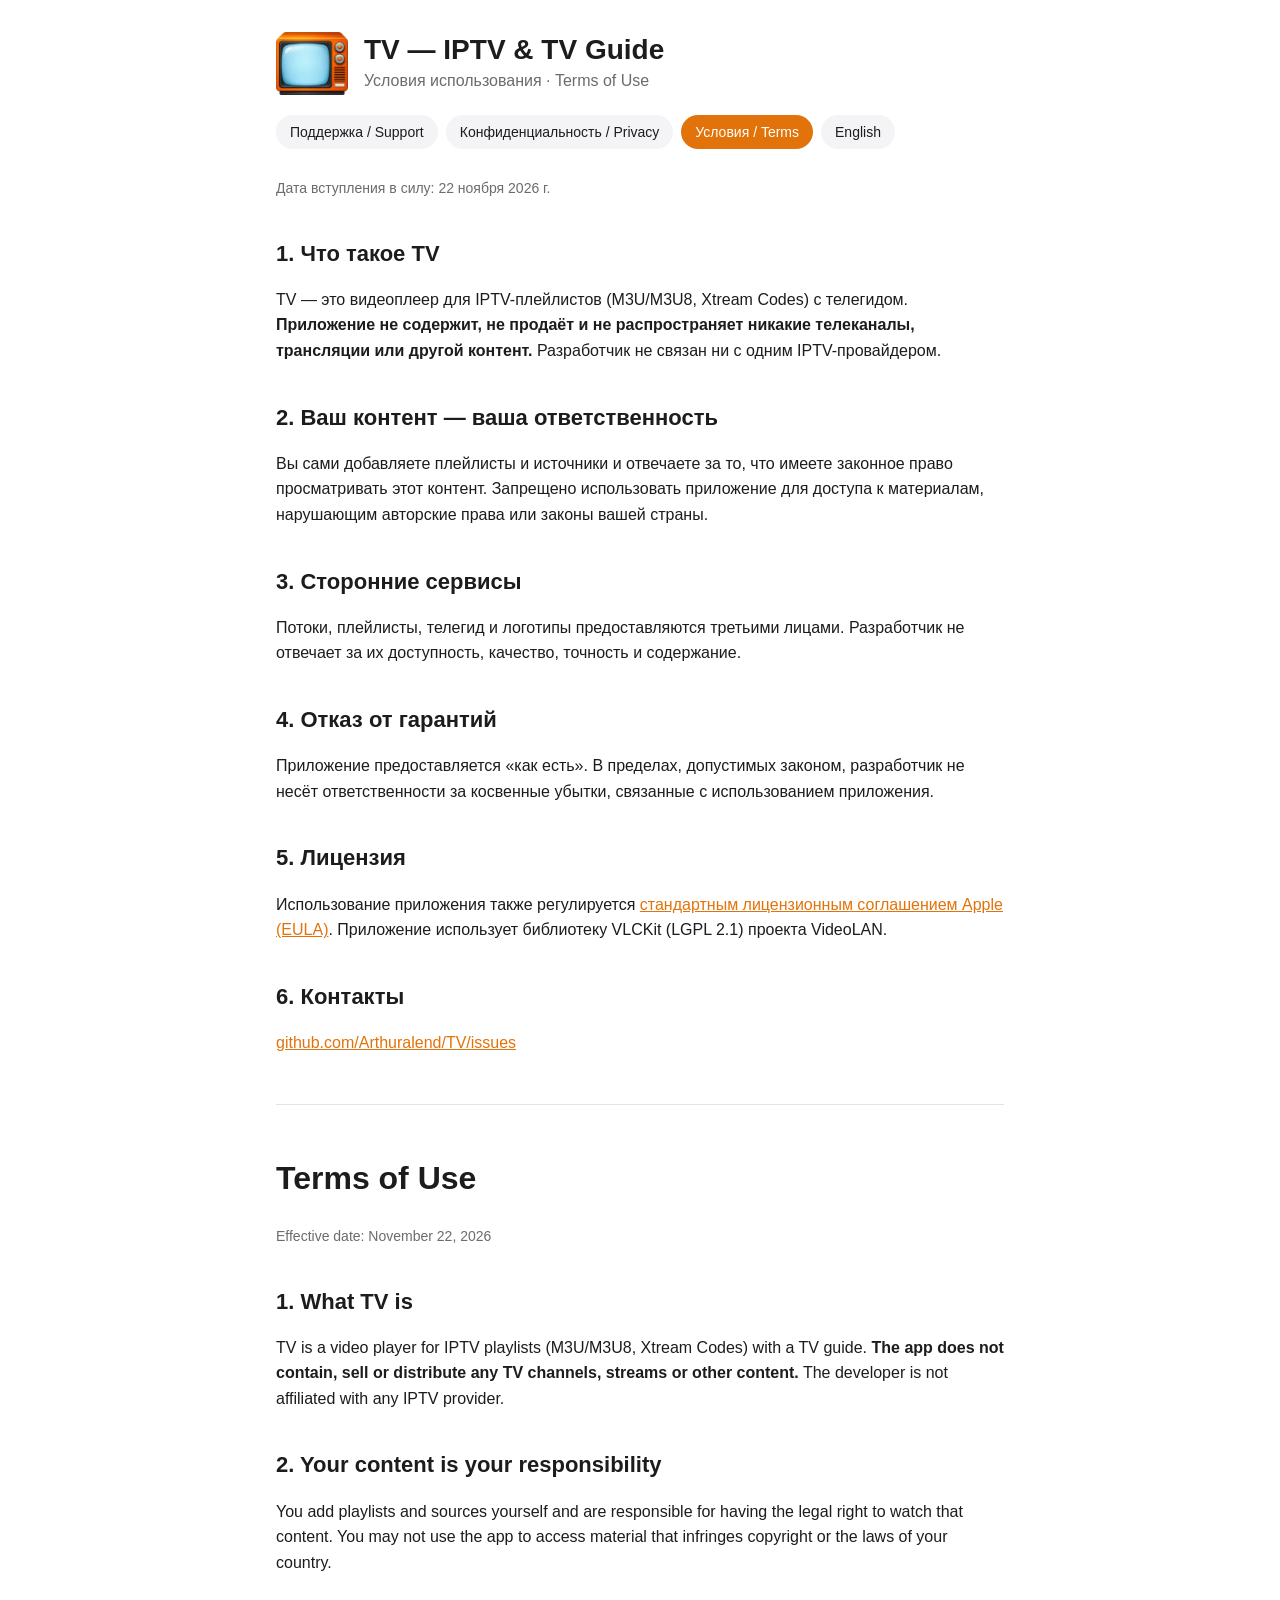
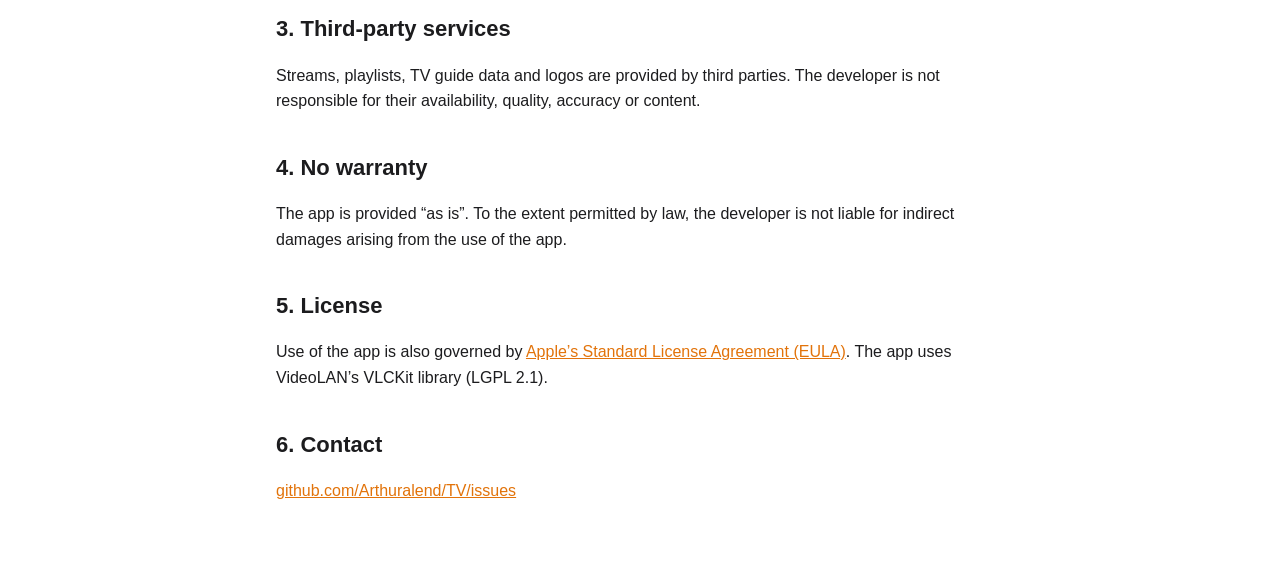
==== docs/terms.html @ 81a3fb42 "iOS app «TV» (App Store: TV - IPTV & TV Guide): M3U/Xtream playlists, XMLTV guide, archive, reminder" ====
<!doctype html>
<html lang="ru">
<head>
<meta charset="utf-8">
<meta name="viewport" content="width=device-width, initial-scale=1">
<title>TV — Условия использования / Terms of Use</title>
<link rel="stylesheet" href="style.css">
<link rel="icon" href="logo.png">
</head>
<body>
<main>
<header>
  <img src="logo.png" alt="">
  <div><h1>TV — IPTV &amp; TV Guide</h1><p>Условия использования · Terms of Use</p></div>
</header>
<nav>
  <a href="./">Поддержка / Support</a>
  <a href="privacy.html">Конфиденциальность / Privacy</a>
  <a class="active" href="terms.html">Условия / Terms</a>
  <a href="#english">English</a>
</nav>

<p class="muted">Дата вступления в силу: 22 ноября 2026 г.</p>

<h2>1. Что такое TV</h2>
<p>TV — это видеоплеер для IPTV-плейлистов (M3U/M3U8, Xtream Codes) с телегидом. <strong>Приложение не содержит, не продаёт и не распространяет никакие телеканалы, трансляции или другой контент.</strong> Разработчик не связан ни с одним IPTV-провайдером.</p>

<h2>2. Ваш контент — ваша ответственность</h2>
<p>Вы сами добавляете плейлисты и источники и отвечаете за то, что имеете законное право просматривать этот контент. Запрещено использовать приложение для доступа к материалам, нарушающим авторские права или законы вашей страны.</p>

<h2>3. Сторонние сервисы</h2>
<p>Потоки, плейлисты, телегид и логотипы предоставляются третьими лицами. Разработчик не отвечает за их доступность, качество, точность и содержание.</p>

<h2>4. Отказ от гарантий</h2>
<p>Приложение предоставляется «как есть». В пределах, допустимых законом, разработчик не несёт ответственности за косвенные убытки, связанные с использованием приложения.</p>

<h2>5. Лицензия</h2>
<p>Использование приложения также регулируется <a href="https://www.apple.com/legal/internet-services/itunes/dev/stdeula/">стандартным лицензионным соглашением Apple (EULA)</a>. Приложение использует библиотеку VLCKit (LGPL 2.1) проекта VideoLAN.</p>

<h2>6. Контакты</h2>
<p><a href="https://github.com/Arthuralend/TV/issues">github.com/Arthuralend/TV/issues</a></p>

<hr id="english">

<h1>Terms of Use</h1>
<p class="muted">Effective date: November 22, 2026</p>

<h2>1. What TV is</h2>
<p>TV is a video player for IPTV playlists (M3U/M3U8, Xtream Codes) with a TV guide. <strong>The app does not contain, sell or distribute any TV channels, streams or other content.</strong> The developer is not affiliated with any IPTV provider.</p>

<h2>2. Your content is your responsibility</h2>
<p>You add playlists and sources yourself and are responsible for having the legal right to watch that content. You may not use the app to access material that infringes copyright or the laws of your country.</p>

<h2>3. Third-party services</h2>
<p>Streams, playlists, TV guide data and logos are provided by third parties. The developer is not responsible for their availability, quality, accuracy or content.</p>

<h2>4. No warranty</h2>
<p>The app is provided “as is”. To the extent permitted by law, the developer is not liable for indirect damages arising from the use of the app.</p>

<h2>5. License</h2>
<p>Use of the app is also governed by <a href="https://www.apple.com/legal/internet-services/itunes/dev/stdeula/">Apple’s Standard License Agreement (EULA)</a>. The app uses VideoLAN’s VLCKit library (LGPL 2.1).</p>

<h2>6. Contact</h2>
<p><a href="https://github.com/Arthuralend/TV/issues">github.com/Arthuralend/TV/issues</a></p>
</main>
</body>
</html>
---- docs/style.css ----
:root{--bg:#ffffff;--fg:#1c1c1e;--muted:#6b6b70;--card:#f4f4f6;--line:#e4e4e8;--accent:#e2730a}
@media (prefers-color-scheme:dark){:root{--bg:#121315;--fg:#f2f2f4;--muted:#a0a0a6;--card:#1f2022;--line:#2e2f32;--accent:#f2800a}}
*{box-sizing:border-box}
body{margin:0;background:var(--bg);color:var(--fg);font:16px/1.6 -apple-system,BlinkMacSystemFont,"Segoe UI",Roboto,Helvetica,Arial,sans-serif}
main{max-width:760px;margin:0 auto;padding:32px 16px 64px}
header{display:flex;align-items:center;gap:16px;margin-bottom:8px}
header img{width:72px;height:auto}
header h1{margin:0;font-size:28px;line-height:1.2}
header p{margin:2px 0 0;color:var(--muted)}
nav{display:flex;flex-wrap:wrap;gap:8px;margin:20px 0 28px}
nav a{padding:6px 14px;border-radius:999px;background:var(--card);color:var(--fg);text-decoration:none;font-size:14px}
nav a.active{background:var(--accent);color:#fff}
h2{font-size:22px;margin:36px 0 8px}
h3{font-size:17px;margin:24px 0 4px}
p,li{color:var(--fg)}
.muted{color:var(--muted);font-size:14px}
.card{background:var(--card);border-radius:14px;padding:16px 18px;margin:16px 0}
a{color:var(--accent)}
hr{border:0;border-top:1px solid var(--line);margin:48px 0}
code{background:var(--card);padding:1px 6px;border-radius:6px;font-size:14px;word-break:break-all}
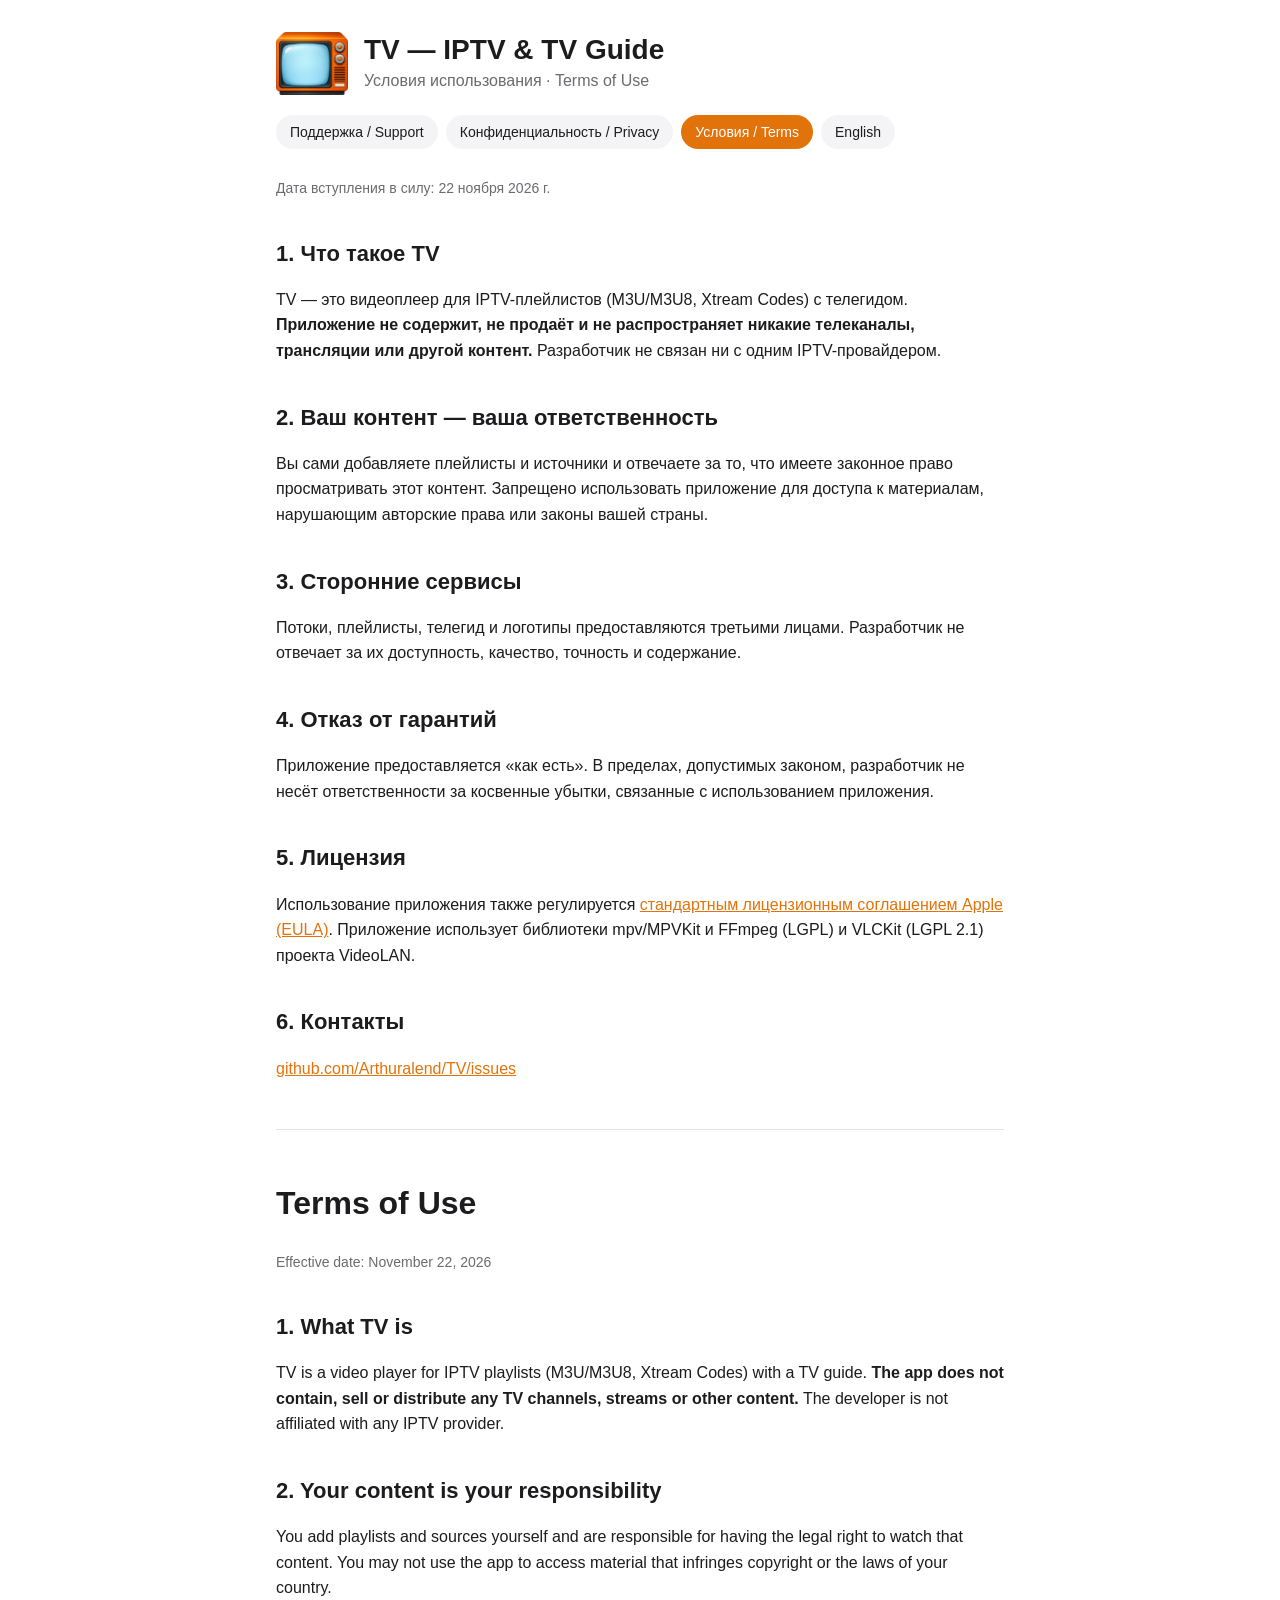
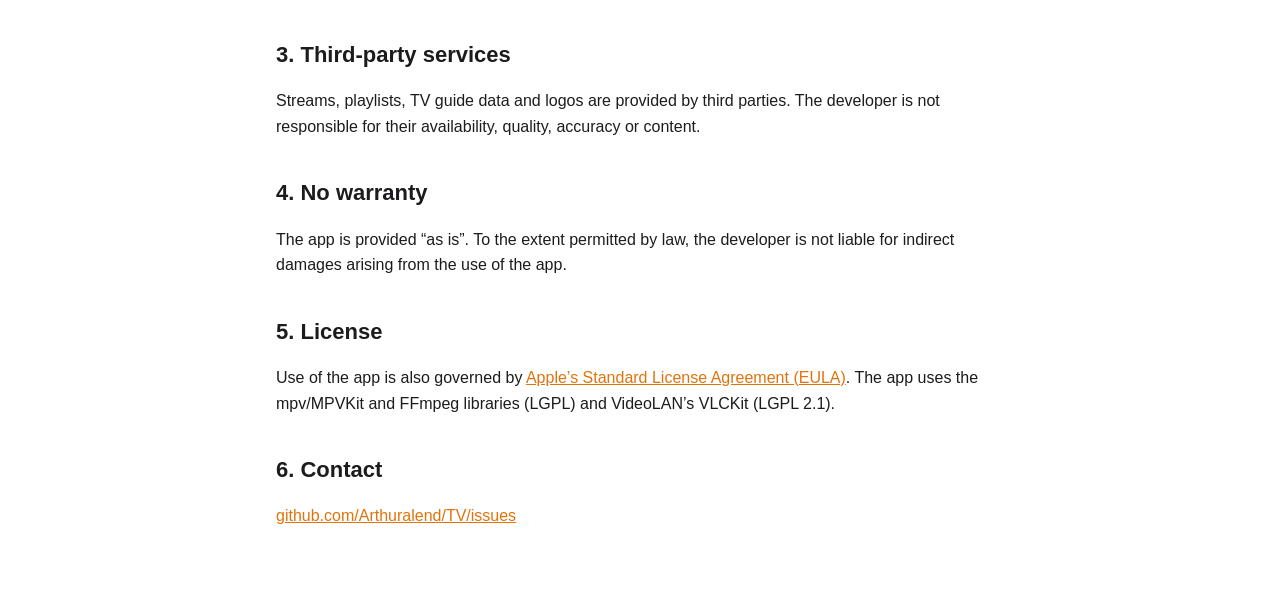
==== commit ab32a318: "iOS: MPV (MPVKit) as the default player, system player falls back to MPV, VLC kept as a spare; swipe" ====
--- a/docs/terms.html
+++ b/docs/terms.html
@@ -35,7 +35,7 @@
 <p>Приложение предоставляется «как есть». В пределах, допустимых законом, разработчик не несёт ответственности за косвенные убытки, связанные с использованием приложения.</p>
 
 <h2>5. Лицензия</h2>
-<p>Использование приложения также регулируется <a href="https://www.apple.com/legal/internet-services/itunes/dev/stdeula/">стандартным лицензионным соглашением Apple (EULA)</a>. Приложение использует библиотеку VLCKit (LGPL 2.1) проекта VideoLAN.</p>
+<p>Использование приложения также регулируется <a href="https://www.apple.com/legal/internet-services/itunes/dev/stdeula/">стандартным лицензионным соглашением Apple (EULA)</a>. Приложение использует библиотеки mpv/MPVKit и FFmpeg (LGPL) и VLCKit (LGPL 2.1) проекта VideoLAN.</p>
 
 <h2>6. Контакты</h2>
 <p><a href="https://github.com/Arthuralend/TV/issues">github.com/Arthuralend/TV/issues</a></p>
@@ -58,7 +58,7 @@
 <p>The app is provided “as is”. To the extent permitted by law, the developer is not liable for indirect damages arising from the use of the app.</p>
 
 <h2>5. License</h2>
-<p>Use of the app is also governed by <a href="https://www.apple.com/legal/internet-services/itunes/dev/stdeula/">Apple’s Standard License Agreement (EULA)</a>. The app uses VideoLAN’s VLCKit library (LGPL 2.1).</p>
+<p>Use of the app is also governed by <a href="https://www.apple.com/legal/internet-services/itunes/dev/stdeula/">Apple’s Standard License Agreement (EULA)</a>. The app uses the mpv/MPVKit and FFmpeg libraries (LGPL) and VideoLAN’s VLCKit (LGPL 2.1).</p>
 
 <h2>6. Contact</h2>
 <p><a href="https://github.com/Arthuralend/TV/issues">github.com/Arthuralend/TV/issues</a></p>
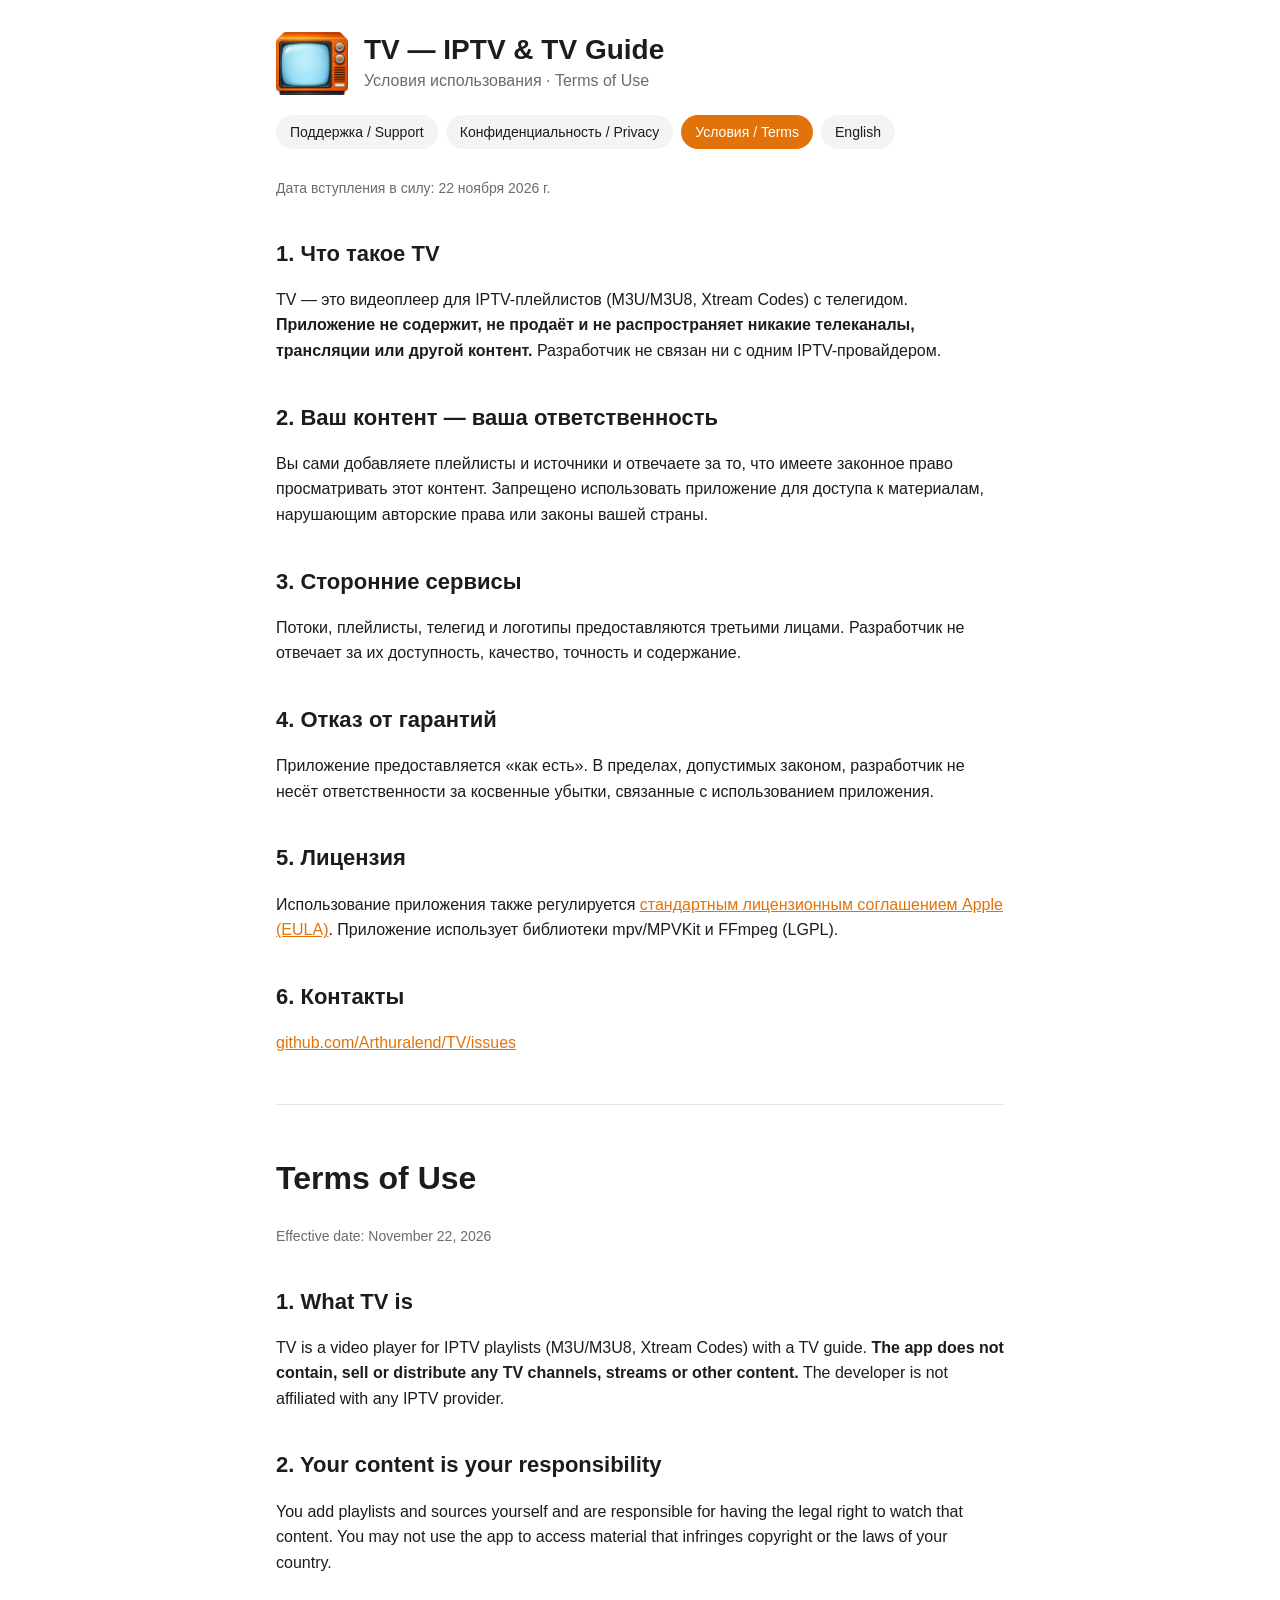
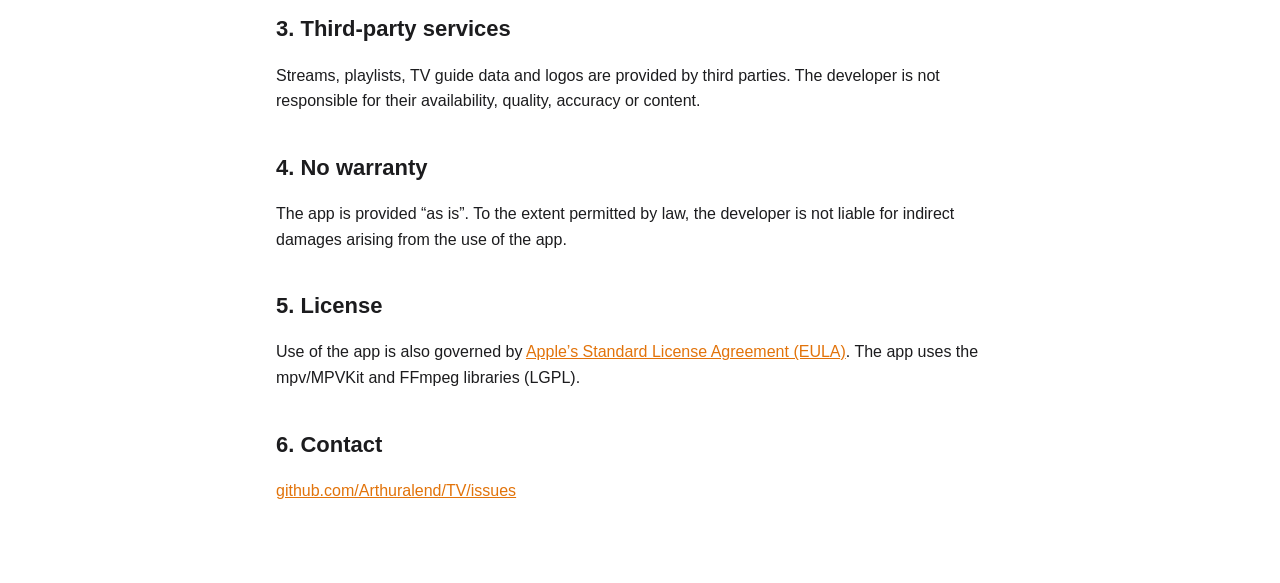
==== commit 34437434: "iOS: VLC removed (MPV + system player only, no CocoaPods); TV guide can be switched off in Settings " ====
--- a/docs/terms.html
+++ b/docs/terms.html
@@ -35,7 +35,7 @@
 <p>Приложение предоставляется «как есть». В пределах, допустимых законом, разработчик не несёт ответственности за косвенные убытки, связанные с использованием приложения.</p>
 
 <h2>5. Лицензия</h2>
-<p>Использование приложения также регулируется <a href="https://www.apple.com/legal/internet-services/itunes/dev/stdeula/">стандартным лицензионным соглашением Apple (EULA)</a>. Приложение использует библиотеки mpv/MPVKit и FFmpeg (LGPL) и VLCKit (LGPL 2.1) проекта VideoLAN.</p>
+<p>Использование приложения также регулируется <a href="https://www.apple.com/legal/internet-services/itunes/dev/stdeula/">стандартным лицензионным соглашением Apple (EULA)</a>. Приложение использует библиотеки mpv/MPVKit и FFmpeg (LGPL).</p>
 
 <h2>6. Контакты</h2>
 <p><a href="https://github.com/Arthuralend/TV/issues">github.com/Arthuralend/TV/issues</a></p>
@@ -58,7 +58,7 @@
 <p>The app is provided “as is”. To the extent permitted by law, the developer is not liable for indirect damages arising from the use of the app.</p>
 
 <h2>5. License</h2>
-<p>Use of the app is also governed by <a href="https://www.apple.com/legal/internet-services/itunes/dev/stdeula/">Apple’s Standard License Agreement (EULA)</a>. The app uses the mpv/MPVKit and FFmpeg libraries (LGPL) and VideoLAN’s VLCKit (LGPL 2.1).</p>
+<p>Use of the app is also governed by <a href="https://www.apple.com/legal/internet-services/itunes/dev/stdeula/">Apple’s Standard License Agreement (EULA)</a>. The app uses the mpv/MPVKit and FFmpeg libraries (LGPL).</p>
 
 <h2>6. Contact</h2>
 <p><a href="https://github.com/Arthuralend/TV/issues">github.com/Arthuralend/TV/issues</a></p>
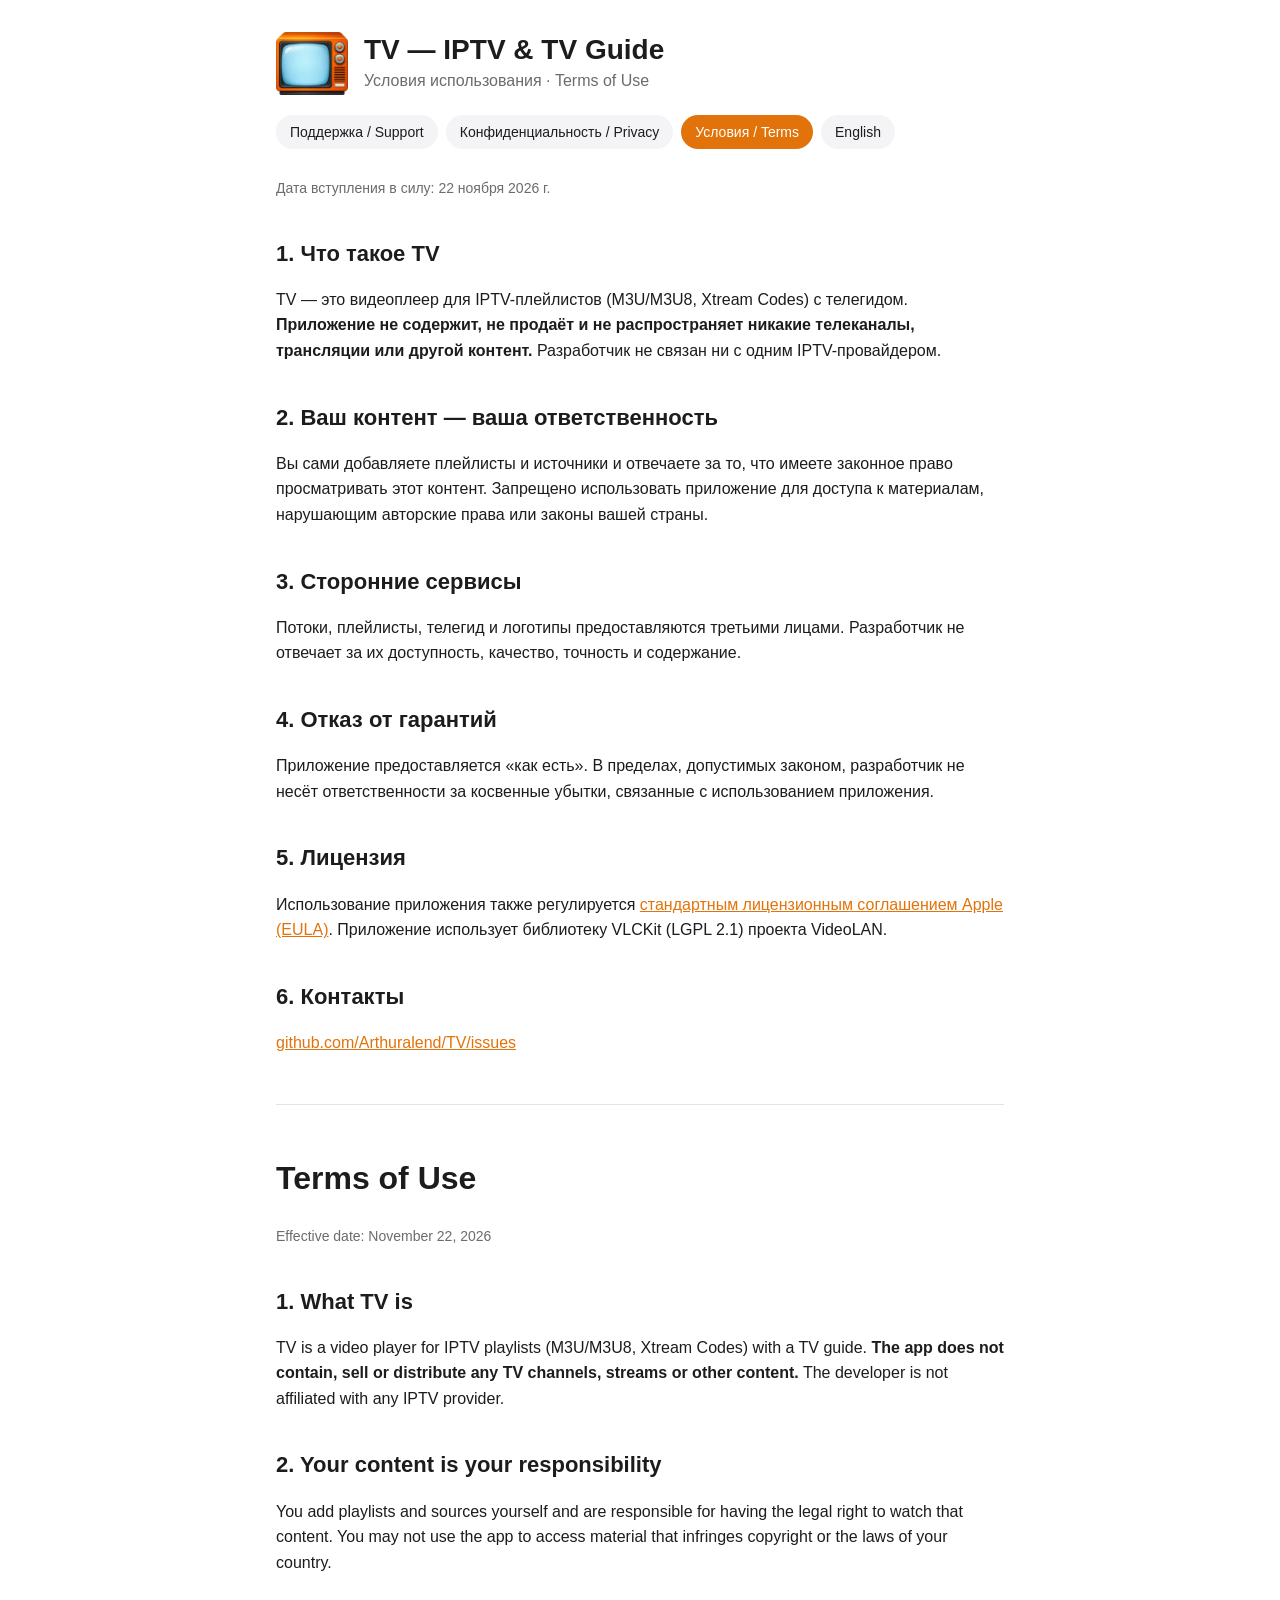
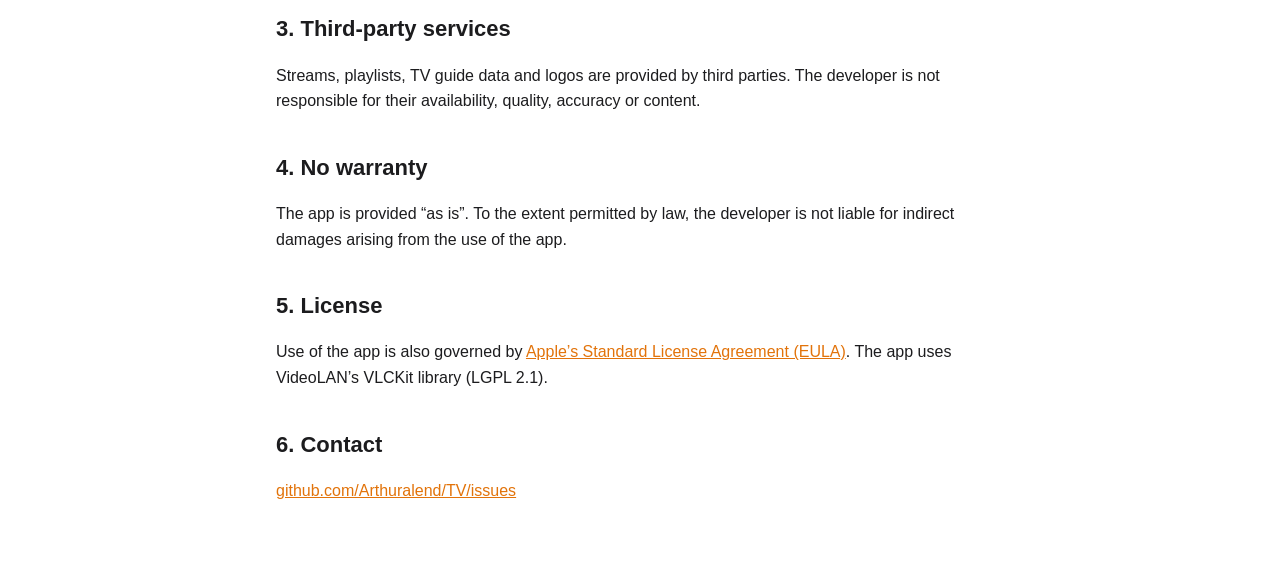
==== commit 4b15f995: "iOS: VLC is the only player again — MPV and the system player (Picture in Picture, AirPlay) removed;" ====
--- a/docs/terms.html
+++ b/docs/terms.html
@@ -35,7 +35,7 @@
 <p>Приложение предоставляется «как есть». В пределах, допустимых законом, разработчик не несёт ответственности за косвенные убытки, связанные с использованием приложения.</p>
 
 <h2>5. Лицензия</h2>
-<p>Использование приложения также регулируется <a href="https://www.apple.com/legal/internet-services/itunes/dev/stdeula/">стандартным лицензионным соглашением Apple (EULA)</a>. Приложение использует библиотеки mpv/MPVKit и FFmpeg (LGPL).</p>
+<p>Использование приложения также регулируется <a href="https://www.apple.com/legal/internet-services/itunes/dev/stdeula/">стандартным лицензионным соглашением Apple (EULA)</a>. Приложение использует библиотеку VLCKit (LGPL 2.1) проекта VideoLAN.</p>
 
 <h2>6. Контакты</h2>
 <p><a href="https://github.com/Arthuralend/TV/issues">github.com/Arthuralend/TV/issues</a></p>
@@ -58,7 +58,7 @@
 <p>The app is provided “as is”. To the extent permitted by law, the developer is not liable for indirect damages arising from the use of the app.</p>
 
 <h2>5. License</h2>
-<p>Use of the app is also governed by <a href="https://www.apple.com/legal/internet-services/itunes/dev/stdeula/">Apple’s Standard License Agreement (EULA)</a>. The app uses the mpv/MPVKit and FFmpeg libraries (LGPL).</p>
+<p>Use of the app is also governed by <a href="https://www.apple.com/legal/internet-services/itunes/dev/stdeula/">Apple’s Standard License Agreement (EULA)</a>. The app uses VideoLAN’s VLCKit library (LGPL 2.1).</p>
 
 <h2>6. Contact</h2>
 <p><a href="https://github.com/Arthuralend/TV/issues">github.com/Arthuralend/TV/issues</a></p>
